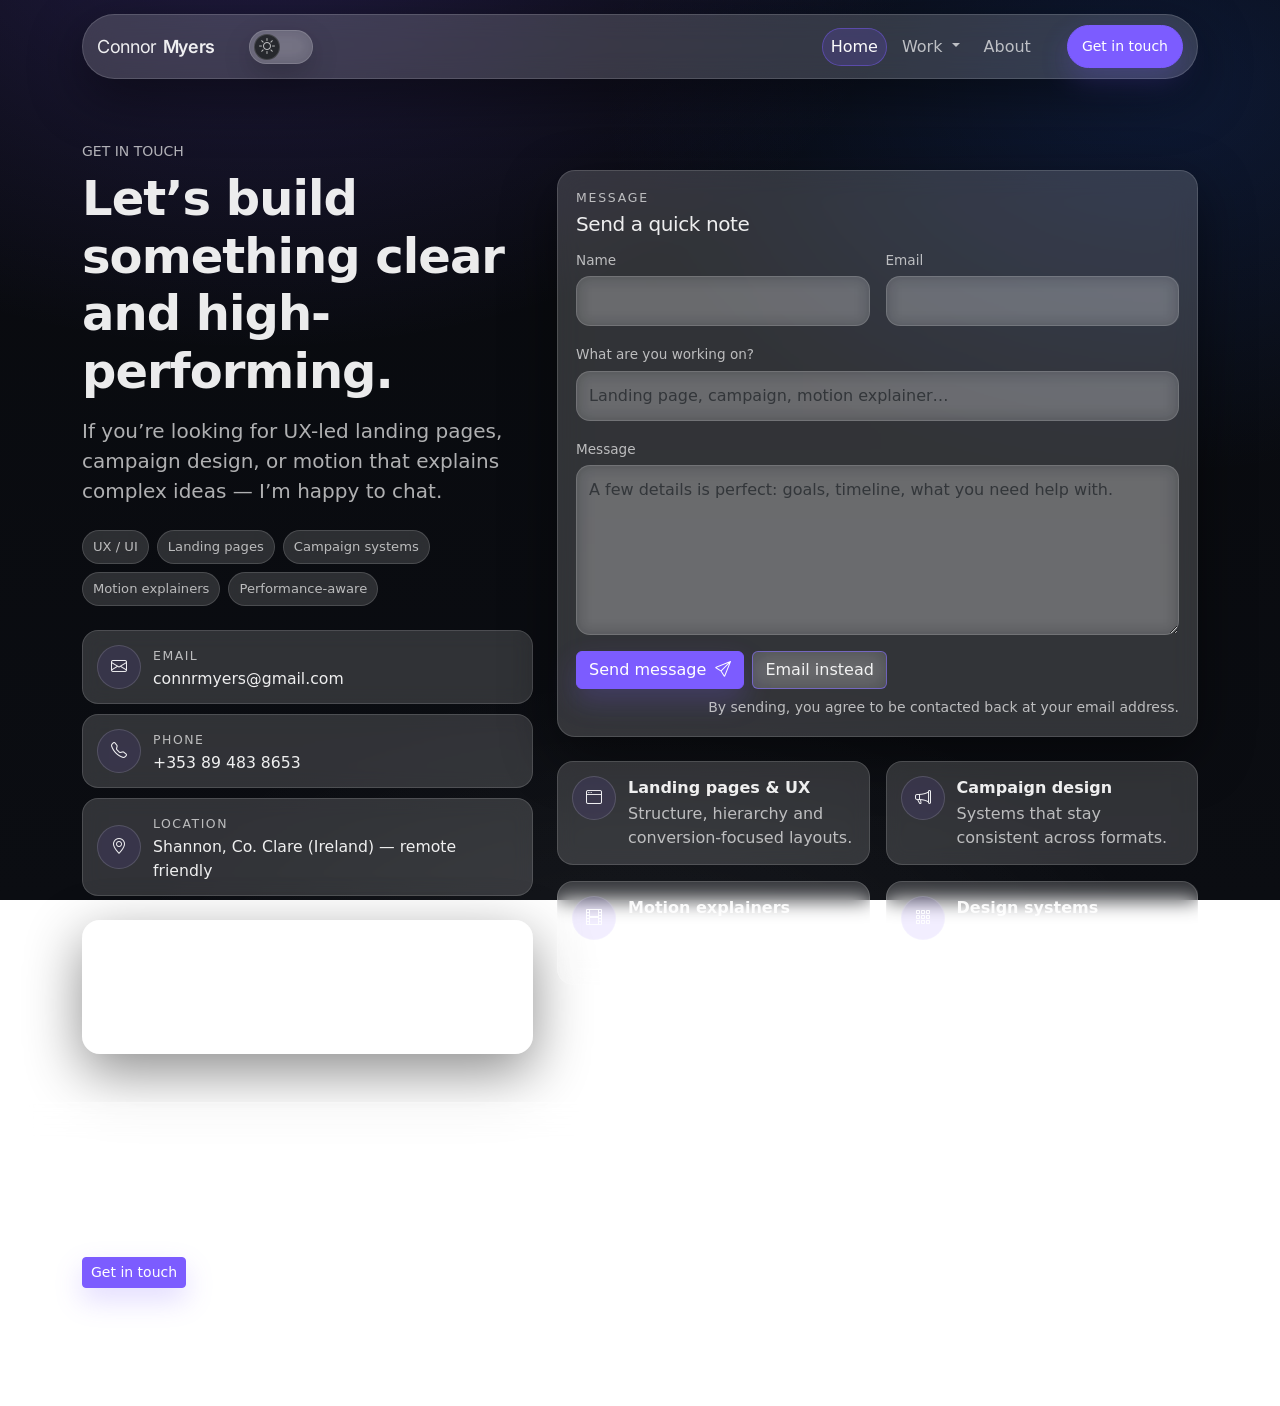
==== contact.html @ 6c1e3c18 "Initial repository" ====
<!-- =========================
     contact.html (FULL FILE)
========================= -->
<!doctype html>
<html lang="en">
<head>
  <meta charset="utf-8" />
  <title>Get in touch | Connor Myers</title>
  <meta name="viewport" content="width=device-width, initial-scale=1" />

<!-- Favicons -->
<link rel="icon" type="image/svg+xml" href="assets/brand/favicon.svg">
<link rel="icon" type="image/png" sizes="32x32" href="assets/brand/favicon-32x32.png">
<link rel="icon" type="image/png" sizes="16x16" href="assets/brand/favicon-16x16.png">
<link rel="icon" type="image/png" href="assets/brand/favicon.ico">

<link rel="apple-touch-icon" href="assets/brand/apple-touch-icon.png">

<link rel="icon" type="image/png" sizes="192x192" href="assets/brand/android-chrome-192x192.png">
<link rel="icon" type="image/png" sizes="512x512" href="assets/brand/android-chrome-512x512.png">

<meta name="theme-color" content="#FBFAF7">


  <!-- Bootstrap -->
  <link href="https://cdn.jsdelivr.net/npm/bootstrap@5.3.3/dist/css/bootstrap.min.css" rel="stylesheet" />
  <link rel="stylesheet" href="https://cdn.jsdelivr.net/npm/bootstrap-icons@1.11.3/font/bootstrap-icons.min.css" />

  <!-- Fonts -->
  <link rel="preconnect" href="https://fonts.googleapis.com">
  <link rel="preconnect" href="https://fonts.gstatic.com" crossorigin>
  <link href="https://fonts.googleapis.com/css2?family=Inter:wght@400;600&display=swap" rel="stylesheet">

  <!-- Site CSS -->
  <link rel="stylesheet" href="css/styles.css" />
</head>

<body>

 <!-- NAV -->
<nav class="navbar navbar-expand-lg sticky-top">
  <div class="container">
    <div class="nav-float w-100">

      <!-- LEFT -->
      <div class="nav-left">
        <a class="navbar-brand brand-wordmark" href="index.html" aria-label="Connor Myers">
          <span class="brand-first">Connor</span>
          <span class="brand-last"> Myers</span>
        </a>

        <button id="themeToggle" class="theme-switch ms-2" type="button" aria-label="Toggle theme">
          <span class="theme-switch__knob" aria-hidden="true">
            <span class="theme-switch__icon" aria-hidden="true"></span>
          </span>
        </button>
      </div>

      <!-- COLLAPSE PANEL (mobile + desktop links) -->
      <div id="nav" class="collapse navbar-collapse">
        <ul class="navbar-nav ms-lg-auto align-items-lg-center gap-lg-2">
          <li class="nav-item"><a class="nav-link active" href="index.html">Home</a></li>

          <li class="nav-item dropdown">
            <a class="nav-link dropdown-toggle" href="#" role="button"
               data-bs-toggle="dropdown" aria-expanded="false">
              Work
            </a>
            <ul class="dropdown-menu glass">
              <li><a class="dropdown-item" href="case-pipshots.html">UX / UI — Pipshots</a></li>
              <li><a class="dropdown-item" href="motion.html">Motion — Formative</a></li>
              <li><a class="dropdown-item" href="case-zagg-iphone17.html">Campaign — ZAGG</a></li>
            </ul>
          </li>

          <li class="nav-item"><a class="nav-link" href="about.html">About</a></li>
         

          <!-- Mobile CTA (ONLY mobile) -->
          <li class="nav-item d-lg-none mt-2">
            <a href="contact.html" class="btn btn-primary w-100 nav-cta-mobile">
              Get in touch
            </a>
          </li>
        </ul>
      </div>

      <!-- RIGHT -->
      <div class="nav-right">
        <!-- Desktop CTA (ONLY desktop) -->
        <a href="contact.html" class="btn btn-primary btn-sm nav-cta d-none d-lg-inline-flex">
          Get in touch
        </a>

        <!-- Hamburger -->
        <button class="navbar-toggler" type="button"
                data-bs-toggle="collapse" data-bs-target="#nav"
                aria-controls="nav" aria-expanded="false" aria-label="Toggle navigation">
          <span class="navbar-toggler-icon"></span>
        </button>
      </div>

    </div>
  </div>
</nav>

  <!-- HERO -->
  <header class="py-5 contact-hero">
    <div class="container">
      <p class="text-uppercase small text-muted mb-2">Get in touch</p>

      <div class="row g-4 align-items-start">
        <!-- Left -->
        <div class="col-lg-5">
          <h1 class="display-5 fw-semibold mb-3">Let’s build something clear and high-performing.</h1>

          <p class="lead text-muted mb-4">
            If you’re looking for UX-led landing pages, campaign design, or motion that explains complex ideas —
            I’m happy to chat.
          </p>

          <div class="d-flex flex-wrap gap-2 mb-4">
            <span class="chip">UX / UI</span>
            <span class="chip">Landing pages</span>
            <span class="chip">Campaign systems</span>
            <span class="chip">Motion explainers</span>
            <span class="chip">Performance-aware</span>
          </div>

          <div class="contact-info">
            <a class="contact-info__row" href="mailto:connrmyers@gmail.com">
              <span class="contact-info__icon"><i class="bi bi-envelope"></i></span>
              <span>
                <span class="contact-info__label">Email</span><br>
                <span class="contact-info__value">connrmyers@gmail.com</span>
              </span>
            </a>

            <a class="contact-info__row" href="tel:+353894838653">
              <span class="contact-info__icon"><i class="bi bi-telephone"></i></span>
              <span>
                <span class="contact-info__label">Phone</span><br>
                <span class="contact-info__value">+353 89 483 8653</span>
              </span>
            </a>

            <div class="contact-info__row">
              <span class="contact-info__icon"><i class="bi bi-geo-alt"></i></span>
              <span>
                <span class="contact-info__label">Location</span><br>
                <span class="contact-info__value">Shannon, Co. Clare (Ireland) — remote friendly</span>
              </span>
            </div>
          </div>

          <div class="contact-mini mt-4">
            <div class="contact-mini__title">Good to know</div>
            <ul class="mb-0 text-muted">
              <li>Typical reply time: <strong>within 24–48 hours</strong></li>
              <li>Freelance enquiries welcome</li>
              <li>Open to roles across Ireland + remote</li>
            </ul>
          </div>
        </div>

        <!-- Right -->
        <div class="col-lg-7">
          <div class="contact-card">
            <div class="contact-card__top">
              <div>
                <div class="contact-card__eyebrow">Message</div>
                <h2 class="h5 mb-0">Send a quick note</h2>
              </div>
              
            </div>

<form class="contact-form" action="https://formspree.io/f/mqedanql" method="POST">
  <!-- Optional: nicer email subject -->
  <input type="hidden" name="_subject" value="New portfolio enquiry">

  <!-- Prevent spam bots -->
  <input type="text" name="_gotcha" style="display:none">

  <!-- Redirect after submit -->
  <input type="hidden" name="_next" value="thanks.html">

  <div class="row g-3">
    <div class="col-md-6">
      <label class="form-label contact-label" for="name">Name</label>
      <input class="form-control contact-input" id="name" name="name" type="text" autocomplete="name" required>
    </div>

    <div class="col-md-6">
      <label class="form-label contact-label" for="email">Email</label>
      <input class="form-control contact-input" id="email" name="email" type="email" autocomplete="email" required>
    </div>

    <div class="col-12">
      <label class="form-label contact-label" for="subject">What are you working on?</label>
      <input class="form-control contact-input" id="subject" name="subject" type="text"
             placeholder="Landing page, campaign, motion explainer…" required>
    </div>

    <div class="col-12">
      <label class="form-label contact-label" for="message">Message</label>
      <textarea class="form-control contact-input" id="message" name="message" rows="6"
                placeholder="A few details is perfect: goals, timeline, what you need help with." required></textarea>
    </div>

    <div class="col-12 d-flex flex-wrap gap-2 align-items-center">
      <button type="submit" class="btn btn-primary">
        Send message <i class="bi bi-send ms-1"></i>
      </button>
      <a class="btn btn-outline-primary" href="mailto:connrmyers@gmail.com">
        Email instead
      </a>
      <span class="small text-muted ms-md-auto">
        By sending, you agree to be contacted back at your email address.
      </span>
    </div>
  </div>
</form>


          </div>

          <div class="contact-services mt-4">
            <div class="row g-3">
              <div class="col-md-6">
                <div class="contact-service">
                  <div class="contact-service__icon"><i class="bi bi-window"></i></div>
                  <div>
                    <div class="contact-service__title">Landing pages & UX</div>
                    <div class="text-muted">Structure, hierarchy and conversion-focused layouts.</div>
                  </div>
                </div>
              </div>

              <div class="col-md-6">
                <div class="contact-service">
                  <div class="contact-service__icon"><i class="bi bi-megaphone"></i></div>
                  <div>
                    <div class="contact-service__title">Campaign design</div>
                    <div class="text-muted">Systems that stay consistent across formats.</div>
                  </div>
                </div>
              </div>

              <div class="col-md-6">
                <div class="contact-service">
                  <div class="contact-service__icon"><i class="bi bi-film"></i></div>
                  <div>
                    <div class="contact-service__title">Motion explainers</div>
                    <div class="text-muted">Illustration-led animation for clarity and awareness.</div>
                  </div>
                </div>
              </div>

              <div class="col-md-6">
                <div class="contact-service">
                  <div class="contact-service__icon"><i class="bi bi-grid-3x3-gap"></i></div>
                  <div>
                    <div class="contact-service__title">Design systems</div>
                    <div class="text-muted">Reusable components and templates for scale.</div>
                  </div>
                </div>
              </div>
            </div>
          </div><!-- /services -->
        </div>
      </div>
    </div>
  </header>

  <!-- FOOTER (same as your index) -->
  <footer class="site-footer">
    <div class="container">
      <div class="row g-4">
        <div class="col-lg-5">
          <div class="footer-brand mb-2">Connor Myers</div>
          <p class="text-muted mb-3">
            UX-led websites, campaigns and motion designed to communicate clearly and convert confidently.
          </p>
          <a href="contact.html" class="btn btn-primary btn-sm">Get in touch</a>
        </div>

        <div class="col-lg-7">
          <div class="row g-3">
            <div class="col-md-4">
              <div class="footer-title">Work</div>
              <ul class="footer-list">
                <li><a href="case-zagg-iphone17.html">ZAGG Campaign</a></li>
                <li><a href="case-pipshots.html">Pipshots Website</a></li>
                <li><a href="motion.html">Motion</a></li>
              </ul>
            </div>

            <div class="col-md-4">
              <div class="footer-title">About</div>
              <ul class="footer-list">
                <li><a href="about.html">About me</a></li>
                <li><a href="assets/docs/Connor_Myers_CV.pdf" target="_blank" rel="noopener">Download CV</a></li>
              </ul>
            </div>

            <div class="col-md-4">
              <div class="footer-title">Contact</div>
              <ul class="footer-list">
                <li><a href="contact.html">Contact page</a></li>
                <li><a href="mailto:connrmyers@gmail.com">connrmyers@gmail.com</a></li>
                <li><a href="tel:+353894838653">+353 89 483 8653</a></li>
              </ul>
            </div>
          </div>
        </div>
      </div>

      <div class="footer-bottom mt-4 pt-3 d-flex justify-content-between flex-wrap gap-2">
        <span class="small text-muted">© <span id="footerYear"></span> Connor Myers</span>
        <span class="small text-muted">Freelance enquiries welcome</span>
      </div>
    </div>
  </footer>

  <!-- JS -->
  <script src="https://cdn.jsdelivr.net/npm/bootstrap@5.3.3/dist/js/bootstrap.bundle.min.js"></script>
  <script src="js/main.js"></script>
</body>
</html>
---- css/styles.css ----
/* =========================
   styles.css (FULL FILE)
   Glassmorphism + background gradients (fixed)
   CSS ONLY — no HTML in here
========================= */

/* ---------- Theme tokens ---------- */
/* DARK is default (no data-theme attr) */
:root{
  --bg: #0b0d12;

  /* Glass */
  --surface: rgba(255,255,255,.18);
  --surface-2: rgba(255,255,255,.25);
  --border: rgba(255,255,255,.14);

  --text: rgba(255,255,255,.92);
  --muted: rgba(255,255,255,.68);

  --accent: #7c5cff;
  --radius: 18px;

  --glass-blur: 14px;
  --glass-shadow: 0 18px 55px rgba(0,0,0,.45);

  /* Background glow colors (dark) */
  --glow-1: rgba(124, 92, 255, .22);
  --glow-2: rgba(43, 106, 255, .16);
  --glow-3: rgba(255, 255, 255, .06);

  /* Divider */
  --divider: rgba(255,255,255,.06);
}

/* ---------- Nav ---------- */
/* Wrapper: NO blur, no glass — keep outside area clear */
.navbar{
  backdrop-filter: none !important;
  -webkit-backdrop-filter: none !important;
  background: transparent !important;
  border-bottom: 0 !important;
}

[data-theme="light"]{
  --bg: #fbfaf7;

  /* Glass */
  --surface: rgba(255,255,255,.80);
  --surface-2: rgba(255,255,255,.95);
  --border: rgba(10,10,12,.10);

  --text: rgba(10,10,12,.90);
  --muted: rgba(10,10,12,.58);

  --accent: #6b5ae6;

  --glass-blur: 12px;
  --glass-shadow: 0 18px 55px rgba(10,10,12,.12);

  /* Background glow colors (light) */
  --glow-1: rgba(107, 90, 230, .16);
  --glow-2: rgba(124, 92, 255, .10);
  --glow-3: rgba(0, 0, 0, .04);

  --divider: rgba(10,10,12,.08);
}

/* ---------- Global ---------- */
*{
  transition:
    background-color .15s ease,
    color .15s ease,
    border-color .15s ease,
    box-shadow .15s ease,
    opacity .15s ease,
    transform .15s ease;
}

html, body{
  min-height: 100%;
}

body{
  margin: 0;
  color: var(--text);
  background:
    radial-gradient(1200px 800px at 20% -10%, var(--glow-1), transparent 55%),
    radial-gradient(1000px 700px at 90% 10%, var(--glow-2), transparent 55%),
    radial-gradient(900px 600px at 50% 115%, var(--glow-3), transparent 60%),
    linear-gradient(180deg,
      color-mix(in oklab, var(--bg) 90%, #000) 0%,
      var(--bg) 100%
    );
  background-attachment: fixed;
}

/* Bootstrap helper overrides */
.text-muted{ color: var(--muted) !important; }
.border-bottom{ border-color: var(--border) !important; }
h1,h2,h3{ letter-spacing: -0.02em; }

/* A reusable glass utility (optional) */
.glass{
  background: color-mix(in oklab, var(--surface) 92%, transparent);
  border: 1px solid var(--border);
  border-radius: var(--radius);
  backdrop-filter: blur(var(--glass-blur));
  -webkit-backdrop-filter: blur(var(--glass-blur));
  box-shadow: var(--glass-shadow);
}

/* ---------- Nav ---------- */
.navbar{
  backdrop-filter: blur(var(--glass-blur));
  -webkit-backdrop-filter: blur(var(--glass-blur));
  background: color-mix(in oklab, var(--surface) 92%, transparent);
  border-bottom: 1px solid var(--border) !important;
}

/* Floating navbar pill */
.navbar{
  position: sticky;
  top: 0;
  z-index: 1030;
  background: transparent !important;
  border-bottom: 0 !important;
  padding-top: 14px;
  padding-bottom: 14px;
}

.nav-float{
  width: 100%;
  padding: 10px 14px;
  border-radius: 999px;

  /* glass look */
  background: color-mix(in oklab, var(--surface) 92%, transparent);
  border: 1px solid var(--border);
  backdrop-filter: blur(var(--glass-blur));
  -webkit-backdrop-filter: blur(var(--glass-blur));
  box-shadow: var(--glass-shadow);

  /* mobile/default layout */
  display: flex;
  align-items: center;
  gap: 12px;
  flex-wrap: nowrap;
}

/* LEFT / RIGHT blocks */
.nav-left{
  display: flex;
  align-items: center;
  gap: 10px;
  flex: 0 0 auto;
  white-space: nowrap;
}

.nav-right{
  display: flex;
  align-items: center;
  gap: 10px;
  flex: 0 0 auto;
}

.nav-cta{ white-space: nowrap; }

/* ✅ DESKTOP: force CTA far right (no flex fighting) */
@media (min-width: 992px){
  .nav-float{
    display: grid;
    grid-template-columns: auto 1fr auto; /* left | menu | right */
    align-items: center;
  }

  /* make the collapse take the middle column */
  #nav.navbar-collapse{
    display: flex !important;          /* ensure visible on desktop */
    justify-content: center;           /* center the links */
    flex-basis: auto;
  }

  /* keep UL tight */
  #nav .navbar-nav{
    margin: 0;
    gap: 8px;
  }

  /* right side stays pinned */
  .nav-right{
    justify-self: end;
  }
}

/* Navbar brand */
.navbar .navbar-brand{
  color: var(--text) !important;
  letter-spacing: -0.02em;
}

/* Brand wordmark (navbar) */
.brand-wordmark{
  font-family: "Inter", system-ui, -apple-system, BlinkMacSystemFont, sans-serif;
  font-size: 17px;
  letter-spacing: -0.015em;
  color: var(--text) !important;
  text-decoration: none;
  display: inline-flex;
  align-items: center;
  line-height: 1;
  gap: 6px; /* adds space between Connor and Myers */
}
.brand-first{ font-weight: 400; }
.brand-last{ font-weight: 600; }

@media (min-width: 992px){
  .brand-wordmark{ font-size: 18px; }
}

.nav-link{ color: var(--muted); }
.nav-link:hover,
.nav-link.active{ color: var(--text); }

/* Nav pills */
.navbar-nav .nav-link{
  position: relative;
  padding: 6px 14px;
  border-radius: 999px;
}

.navbar-nav .nav-link:hover{
  background: color-mix(in oklab, var(--accent) 12%, transparent);
  box-shadow: 0 0 0 1px color-mix(in oklab, var(--accent) 35%, transparent);
}

.navbar-nav .nav-link.active{
  background: color-mix(in oklab, var(--accent) 18%, transparent);
  box-shadow: 0 0 0 1px color-mix(in oklab, var(--accent) 55%, transparent);
}

/* ---------- Buttons ---------- */
.btn-primary{
  background: var(--accent);
  border-color: var(--accent);
  box-shadow: 0 12px 28px color-mix(in oklab, var(--accent) 22%, transparent);
}

.btn-primary:hover{
  background: color-mix(in oklab, var(--accent) 92%, #000);
  border-color: color-mix(in oklab, var(--accent) 92%, #000);
}

.btn-outline-primary{
  border-color: color-mix(in oklab, var(--accent) 55%, var(--border));
  color: var(--text);
  background: color-mix(in oklab, var(--surface) 65%, transparent);
  backdrop-filter: blur(calc(var(--glass-blur) - 4px));
  -webkit-backdrop-filter: blur(calc(var(--glass-blur) - 4px));
}

.btn-outline-primary:hover{
  background: color-mix(in oklab, var(--accent) 12%, transparent);
  border-color: var(--accent);
  color: var(--text);
}

/* CTA pill looks nicer inside nav */
.nav-cta{
  border-radius: 999px;
  padding: 10px 14px;
}

/* Dropdown glass */
.dropdown-menu{
  background: color-mix(in oklab, var(--surface) 96%, transparent);
  border: 1px solid var(--border);
  backdrop-filter: blur(var(--glass-blur));
  -webkit-backdrop-filter: blur(var(--glass-blur));
  box-shadow: var(--glass-shadow);
  border-radius: 14px;
  padding: 8px;
}

.dropdown-item{
  color: var(--text);
  border-radius: 10px;
  padding: 10px 12px;
}

.dropdown-item:hover{
  background: color-mix(in oklab, var(--accent) 14%, transparent);
  color: var(--text);
}

/* Make the collapse panel behave nicely on mobile */
@media (max-width: 991px){
  .nav-float{
    border-radius: 20px;
    padding: 12px;
    flex-wrap: wrap;
  }

  .navbar-collapse{
    width: 100%;
  }

  /* single centered dropdown panel */
  #nav.navbar-collapse{
    margin-top: 12px;
    padding: 14px;
    border-radius: 22px;
    background: color-mix(in oklab, var(--surface) 92%, transparent);
    border: 1px solid var(--border);
    backdrop-filter: blur(var(--glass-blur));
    -webkit-backdrop-filter: blur(var(--glass-blur));
    box-shadow: var(--glass-shadow);
  }

  .navbar-nav{
    align-items: center !important;
    text-align: center;
    gap: 10px;
  }

  /* Prevent “circle CTA” behaviour */
  .nav-cta-mobile{
    border-radius: 999px;
    padding: 12px 16px;
  }
}

/* Dark mode only (no [data-theme="light"]) */
html:not([data-theme="light"]) .navbar-nav .nav-link.active{
  color: rgba(255,255,255,.98) !important;
}

/* Hamburger */
:root .navbar-toggler{
  border: none;
}

:root .navbar-toggler-icon{
  filter: invert(1) brightness(2);
}

[data-theme="light"] .navbar-toggler-icon{
  filter: none;
}

@media (min-width: 992px){
  .nav-right{
    flex-direction: row-reverse;
  }
}

@media (min-width: 992px){
  .nav-float{
    display: grid;
    grid-template-columns: auto 1fr auto;
    align-items: center;
  }

  /* center the nav links */
  #nav.navbar-collapse{
    display: flex !important;
    justify-content: flex-end;
    margin-right: 16px;
  }

  /* CTA is ALWAYS far right */
  .nav-right{
    justify-self: end;
  }
}

/* Dark mode: active nav link text white (not in light mode) */
:root .nav-link.active{ color: rgba(255,255,255,.95) !important; }
[data-theme="light"] .nav-link.active{ color: rgba(10,10,12,.90) !important; }


/* ---------- Section dividers ----------
   IMPORTANT: don’t put background on sections/headers or it “cuts” the gradient.
-------------------------------------- */
header, section{
  background: transparent;
  border-bottom: 0;
}

/* Use an inner divider instead (subtle line at the bottom of content blocks) */
.section-divider{
  height: 1px;
  background: var(--divider);
  width: 100%;
}

/* ---------- Theme switch ---------- */
.theme-switch{
  width: 64px;
  height: 34px;
  border-radius: 999px;
  border: 1px solid var(--border);
  background: color-mix(in oklab, var(--surface) 85%, transparent);
  backdrop-filter: blur(calc(var(--glass-blur) - 4px));
  -webkit-backdrop-filter: blur(calc(var(--glass-blur) - 4px));
  position: relative;
  display: inline-flex;
  align-items: center;
  justify-content: center;
  padding: 0;
  cursor: pointer;
  box-shadow: 0 10px 28px rgba(0,0,0,.20);
}

.theme-switch:hover{
  border-color: color-mix(in oklab, var(--accent) 45%, var(--border));
  box-shadow: 0 0 0 1px color-mix(in oklab, var(--accent) 35%, transparent), 0 10px 28px rgba(0,0,0,.22);
}

.theme-switch__knob{
  width: 26px;
  height: 26px;
  border-radius: 999px;
  background: color-mix(in oklab, var(--bg) 86%, #fff);
  border: 1px solid var(--border);
  position: absolute;
  left: 4px;
  top: 50%;
  transform: translateY(-50%);
  transition: left .25s ease;
  display: inline-flex;
  align-items: center;
  justify-content: center;
}

.theme-switch__icon{
  display: inline-flex;
  align-items: center;
  justify-content: center;
  color: var(--muted);
  line-height: 1;
  font-size: 1rem;
}

[data-theme="light"] .theme-switch__knob{
  left: calc(100% - 30px);
}

/* ---------- Chips ---------- */
.chip{
  display: inline-flex;
  align-items: center;
  padding: 6px 10px;
  border-radius: 999px;
  border: 1px solid var(--border);
  background: color-mix(in oklab, var(--surface) 80%, transparent);
  backdrop-filter: blur(calc(var(--glass-blur) - 6px));
  -webkit-backdrop-filter: blur(calc(var(--glass-blur) - 6px));
  font-size: .82rem;
  color: var(--muted);
}

/* ---------- Featured Panels Layout ---------- */
#featuredPanels > .featured-item{ display: flex; }

.panel{
  display: flex;
  flex-direction: column;
  width: 100%;
}

.panel-card{
  width: 100%;
  text-align: left;
  border: 1px solid var(--border);
  background: color-mix(in oklab, var(--surface) 92%, transparent);
  border-radius: var(--radius);
  padding: 18px;
  color: var(--text);
  cursor: pointer;
  display: flex;
  flex-direction: column;
  gap: 14px;
  backdrop-filter: blur(var(--glass-blur));
  -webkit-backdrop-filter: blur(var(--glass-blur));
  box-shadow: var(--glass-shadow);
}

.panel-card:hover{
  background: color-mix(in oklab, var(--surface-2) 92%, transparent);
  border-color: color-mix(in oklab, var(--accent) 40%, var(--border));
  transform: translateY(-2px);
}

.panel-top{
  display: flex;
  align-items: flex-start;
  justify-content: space-between;
  gap: 12px;
}

.panel-eyebrow{
  font-size: .78rem;
  letter-spacing: .14em;
  text-transform: uppercase;
  color: var(--muted);
  margin-bottom: 6px;
}

.panel-plus{
  width: 34px;
  height: 34px;
  border-radius: 999px;
  border: 1px solid var(--border);
  display: inline-flex;
  align-items: center;
  justify-content: center;
  color: var(--muted);
  flex: 0 0 auto;
  background: color-mix(in oklab, var(--surface) 70%, transparent);
  backdrop-filter: blur(calc(var(--glass-blur) - 6px));
  -webkit-backdrop-filter: blur(calc(var(--glass-blur) - 6px));
  transition: transform .2s ease, border-color .2s ease, color .2s ease;
}

.panel-card.is-open .panel-plus{
  transform: rotate(45deg);
  color: var(--text);
  border-color: color-mix(in oklab, var(--accent) 45%, var(--border));
}

/* Preview video */
.panel-preview{
  border-radius: 14px;
  overflow: hidden;
  border: 1px solid var(--border);
  background: color-mix(in oklab, var(--surface) 85%, transparent);
  backdrop-filter: blur(calc(var(--glass-blur) - 4px));
  -webkit-backdrop-filter: blur(calc(var(--glass-blur) - 4px));
  padding: 10px;
}

.panel-preview-video{
  width: 100%;
  height: auto;
  aspect-ratio: 16 / 9;
  object-fit: contain;
  display: block;
  border-radius: 10px;
}

/* Drawer */
.featured-drawer{
  border: 1px solid var(--border);
  border-radius: var(--radius);
  background: color-mix(in oklab, var(--surface) 92%, transparent);
  backdrop-filter: blur(var(--glass-blur));
  -webkit-backdrop-filter: blur(var(--glass-blur));
  box-shadow: var(--glass-shadow);
  overflow: hidden;

  max-height: 0;
  opacity: 0;
  transform: translateY(-6px);
  transition: max-height .35s ease, opacity .25s ease, transform .25s ease;
}

.featured-drawer.is-open{
  opacity: 1;
  transform: translateY(0);
}

.featured-drawer__inner{ padding: 16px; }

.panel-inner{
  padding: 16px;
  border: 1px solid var(--border);
  border-radius: var(--radius);
  background: color-mix(in oklab, var(--surface) 88%, transparent);
  backdrop-filter: blur(var(--glass-blur));
  -webkit-backdrop-filter: blur(var(--glass-blur));
}

.mini-grid{
  display: grid;
  grid-template-columns: repeat(2, 1fr);
  gap: 10px;
}

.mini-tile{
  border: 1px dashed color-mix(in oklab, var(--border) 70%, transparent);
  border-radius: 14px;
  padding: 14px;
  color: var(--muted);
  font-size: .9rem;
  min-height: 70px;
  display: flex;
  align-items: center;
  justify-content: center;
  background: color-mix(in oklab, var(--surface) 70%, transparent);
  backdrop-filter: blur(calc(var(--glass-blur) - 6px));
  -webkit-backdrop-filter: blur(calc(var(--glass-blur) - 6px));
}

.panel-card.is-active{
  border-color: color-mix(in oklab, var(--accent) 50%, var(--border));
  background: color-mix(in oklab, var(--surface-2) 92%, transparent);
}

/* Reduced motion */
@media (prefers-reduced-motion: reduce){
  .panel-preview{ display: none; }
  .panel-card{ transition: none; }
  .featured-drawer{ transition: none; }
}

/* ---------- Services ---------- */
.service-card{
  height: 100%;
  padding: 18px;
  border-radius: var(--radius);
  background: color-mix(in oklab, var(--surface) 92%, transparent);
  border: 1px solid var(--border);
  backdrop-filter: blur(var(--glass-blur));
  -webkit-backdrop-filter: blur(var(--glass-blur));
  box-shadow: var(--glass-shadow);
  transition: border-color .2s ease, background .2s ease, transform .2s ease;
}

.service-card:hover{
  background: color-mix(in oklab, var(--surface-2) 92%, transparent);
  border-color: color-mix(in oklab, var(--accent) 35%, var(--border));
  transform: translateY(-2px);
}

/* ---------- Footer ---------- */
.site-footer{
  background: color-mix(in oklab, var(--surface) 92%, transparent) !important;
  border-top: 1px solid var(--border);
  backdrop-filter: blur(var(--glass-blur));
  -webkit-backdrop-filter: blur(var(--glass-blur));
}

.site-footer .container{
  padding-top: 3.5rem;
  padding-bottom: 3.5rem;
}

.footer-brand{
  font-weight: 600;
  font-size: 1.05rem;
  letter-spacing: -0.01em;
}

.footer-title{
  font-size: .8rem;
  text-transform: uppercase;
  letter-spacing: .12em;
  color: var(--muted);
  margin-bottom: 10px;
}

.footer-list{
  list-style: none;
  padding: 0;
  margin: 0;
}

.footer-list li{ margin-bottom: 6px; }

.footer-list a{
  color: var(--text);
  text-decoration: none;
}

.footer-list a:hover{ text-decoration: underline; }

.footer-bottom{
  border-top: 1px solid var(--border);
}

/* ---------- Mobile nav dropdown ---------- */
@media (max-width: 991px){
  .navbar-collapse{
    text-align: center;
    padding-bottom: 1.5rem;
  }
  .navbar-nav{
    align-items: center;
    gap: 12px;
  }
  .navbar-nav .nav-link{
    display: inline-block;
    font-size: 1.1rem;
  }
}

/* =========================
   Client Hero (logo reveal)
========================= */
.client-hero{
  padding-top: 0;
  padding-bottom: 3rem;
}

.client-hero-grid{
  display: grid;
  grid-template-columns: repeat(3, 1fr);
  gap: 1.25rem;
  margin-top: 2rem;
}

.client-tile{
  position: relative;
  display: block;
  aspect-ratio: 4 / 3;
  overflow: hidden;
  border-radius: 18px;
  background: #000;
  border: none;
  text-decoration: none;
  box-shadow: 0 22px 70px rgba(0,0,0,.40);
}

.tile-bg{
  width: 100%;
  height: 100%;
  object-fit: cover;
  display: block;
}

.tile-overlay{
  position: absolute;
  inset: 0;
  background: rgba(0,0,0,.62);
  transition: opacity .35s ease;
}

.tile-logo{
  position: absolute;
  inset: 0;
  margin: auto;
  width: 140px;
  max-width: 65%;
  height: auto;
  opacity: .98;
  transition: opacity .35s ease;
  filter: drop-shadow(0 8px 18px rgba(0,0,0,.35));
}

.tile-logo--ms{ width: 300px; }
.tile-logo--mhi{ width: 260px; }

.client-tile:hover .tile-overlay,
.client-tile:hover .tile-logo{ opacity: 0; }

.client-tile:focus-visible{
  outline: none;
  box-shadow: 0 0 0 3px color-mix(in oklab, var(--accent) 55%, transparent);
}

@media (max-width: 991px){
  .client-hero-grid{ grid-template-columns: 1fr; gap: 1rem; }
  .tile-logo{ width: 130px; }
  .tile-logo--ms{ width: 160px; }
  .tile-logo--mhi{ width: 170px; }
}

@media (prefers-reduced-motion: reduce){
  .tile-overlay, .tile-logo{ transition: none; }
}

.client-tile.is-revealed .tile-overlay,
.client-tile.is-revealed .tile-logo{ opacity: 0; }

/* ---------- Pipshots mini image grid (homepage drawer) ---------- */
.mini-grid--images{
  display: grid;
  grid-template-columns: repeat(2, 1fr);
  gap: 12px;
}

.mini-shot{
  margin: 0;
  border-radius: 14px;
  overflow: hidden;
  border: 1px solid color-mix(in oklab, var(--border) 70%, transparent);
  transition: transform .2s ease, border-color .2s ease;
  padding: 10px;
  background: color-mix(in oklab, var(--surface) 92%, transparent);
  backdrop-filter: blur(calc(var(--glass-blur) - 6px));
  -webkit-backdrop-filter: blur(calc(var(--glass-blur) - 6px));
}

.mini-shot:hover{
  transform: translateY(-2px);
  border-color: color-mix(in oklab, var(--accent) 35%, var(--border));
}

.mini-shot img{
  width: 100%;
  height: 110px;
  object-fit: contain;
  border-radius: 8px;
  padding: 6px;
  display: block;
}

.mini-shot figcaption{
  padding: 8px 10px;
  font-size: .78rem;
  color: var(--muted);
  text-align: center;
  background: color-mix(in oklab, var(--surface) 85%, transparent);
  border-radius: 10px;
  margin-top: 8px;
  border: 1px solid color-mix(in oklab, var(--border) 70%, transparent);
}

/* =========================
   Case study helpers
========================= */
.case-media{
  border-radius: var(--radius);
  overflow: hidden;
  border: 1px solid var(--border);
  background: #000;
  box-shadow: var(--glass-shadow);
}

.case-media__video{
  width: 100%;
  height: 360px;
  object-fit: cover;
  display: block;
}

.case-hero-flat img{
  width: 100%;
  height: auto;
  display: block;
}

.case-card{
  padding: 18px;
  border: 1px solid var(--border);
  border-radius: var(--radius);
  background: color-mix(in oklab, var(--surface) 92%, transparent);
  backdrop-filter: blur(var(--glass-blur));
  -webkit-backdrop-filter: blur(var(--glass-blur));
  box-shadow: var(--glass-shadow);
}

.case-list__title{
  font-weight: 600;
  margin-bottom: 10px;
}

.case-gallery{
  display: grid;
  grid-template-columns: repeat(2, minmax(0, 1fr));
  gap: 14px;
}

.case-shot{
  margin: 0;
  border: 1px solid var(--border);
  background: color-mix(in oklab, var(--surface) 92%, transparent);
  border-radius: var(--radius);
  overflow: hidden;
  backdrop-filter: blur(var(--glass-blur));
  -webkit-backdrop-filter: blur(var(--glass-blur));
  box-shadow: var(--glass-shadow);
}

.case-shot img{
  width: 100%;
  height: 240px;
  object-fit: contain;
  display: block;
  padding: 10px;
  background: color-mix(in oklab, var(--surface) 70%, transparent);
}

.case-shot figcaption{
  padding: 10px 12px;
  font-size: .82rem;
  color: var(--muted);
  text-align: center;
  border-top: 1px solid var(--border);
}

@media (max-width: 991px){
  .case-media__video{ height: 260px; }
  .case-gallery{ grid-template-columns: 1fr; }
  .case-shot img{ height: 260px; }
}

/* =========================
   About page
========================= */
.about-hero{
  background: transparent;
}

.about-card{
  border: 1px solid var(--border);
  background: color-mix(in oklab, var(--surface) 92%, transparent);
  border-radius: var(--radius);
  padding: 16px;
  backdrop-filter: blur(var(--glass-blur));
  -webkit-backdrop-filter: blur(var(--glass-blur));
  box-shadow: var(--glass-shadow);
}

.about-card--pad{ padding: 18px; }

.about-headshot{
  width: 100%;
  max-width: 240px;
  margin: 0 0 24px;
  padding: 10px;
  border-radius: 22px;
  border: 1px solid color-mix(in oklab, var(--border) 85%, transparent);
  background: color-mix(in oklab, var(--surface) 90%, transparent);
  box-shadow: var(--glass-shadow);
}

.about-headshot img{
  display: block;
  width: 100%;
  max-width: 240px;
  border-radius: 18px;
  border: 1px solid var(--border);
  box-shadow: var(--glass-shadow);
}

.about-card__title{
  font-size: .78rem;
  text-transform: uppercase;
  letter-spacing: .12em;
  color: var(--muted);
  margin-bottom: 10px;
}

.about-divider{
  height: 1px;
  background: var(--border);
  margin: 14px 0;
}

.about-meta{
  display: grid;
  gap: 10px;
}

.about-meta__row{
  display: grid;
  grid-template-columns: 92px 1fr;
  gap: 10px;
  align-items: baseline;
}

.about-meta__label{
  color: var(--muted);
  font-size: .85rem;
}

.about-meta__value{
  color: var(--text);
  text-decoration: none;
  font-size: .95rem;
}

.about-meta__value:hover{ text-decoration: underline; }

.home-headshot{
  display: inline-flex;
  align-items: center;
  gap: 12px;
  margin: 0 0 16px;
}

.home-headshot img{
  width: 56px;
  height: 56px;
  object-fit: cover;
  border-radius: 999px;
  border: 1px solid var(--border);
  box-shadow: var(--glass-shadow);
}

.home-headshot__meta{
  display: grid;
  gap: 2px;
  line-height: 1.1;
}

.home-headshot__meta strong{
  color: var(--text);
  font-size: .96rem;
  font-weight: 600;
}

.home-headshot__meta span{
  color: var(--muted);
  font-size: .88rem;
}

.about-points{
  display: grid;
  gap: 12px;
  margin-top: 14px;
}

.about-point{
  display: grid;
  grid-template-columns: 40px 1fr;
  gap: 12px;
  align-items: start;
  padding: 12px;
  border-radius: 16px;
  border: 1px solid var(--border);
  background: color-mix(in oklab, var(--surface) 88%, transparent);
  backdrop-filter: blur(calc(var(--glass-blur) - 4px));
  -webkit-backdrop-filter: blur(calc(var(--glass-blur) - 4px));
}

.about-point__icon{
  width: 40px;
  height: 40px;
  border-radius: 999px;
  display: grid;
  place-items: center;
  border: 1px solid var(--border);
  background: color-mix(in oklab, var(--accent) 10%, transparent);
  color: var(--text);
}

.about-point__title{
  font-weight: 600;
  margin-bottom: 2px;
}

.about-point__text{
  color: var(--muted);
  font-size: .95rem;
}

.about-timeline{ display: grid; gap: 12px; }

.about-role{
  padding: 16px;
  border-radius: var(--radius);
  border: 1px solid var(--border);
  background: color-mix(in oklab, var(--surface) 92%, transparent);
  backdrop-filter: blur(var(--glass-blur));
  -webkit-backdrop-filter: blur(var(--glass-blur));
  box-shadow: var(--glass-shadow);
}

.about-role__top{
  display: flex;
  align-items: baseline;
  justify-content: space-between;
  gap: 12px;
  margin-bottom: 6px;
}

.about-list{
  margin: 0;
  padding-left: 18px;
  color: var(--muted);
}

.about-list li{ margin: 4px 0; }

.about-edu{ display: grid; gap: 12px; }

.about-edu__row{
  padding: 12px;
  border-radius: 16px;
  border: 1px solid var(--border);
  background: color-mix(in oklab, var(--surface) 88%, transparent);
  backdrop-filter: blur(calc(var(--glass-blur) - 4px));
  -webkit-backdrop-filter: blur(calc(var(--glass-blur) - 4px));
}

.about-edu__title{
  font-weight: 600;
  margin-bottom: 2px;
}

@media (max-width: 991px){
  .about-headshot{
    margin-left: auto;
    margin-right: auto;
  }

  .about-meta__row{ grid-template-columns: 88px 1fr; }
}

/* Dropdown: glass styling */
.dropdown-menu{
  background: color-mix(in oklab, var(--surface) 92%, transparent);
  border: 1px solid var(--border);
  border-radius: 14px;
  padding: 8px;
  backdrop-filter: blur(var(--glass-blur));
  -webkit-backdrop-filter: blur(var(--glass-blur));
  box-shadow: var(--glass-shadow);
}

.dropdown-item{
  border-radius: 12px;
  color: var(--text);
  padding: 10px 12px;
}

.dropdown-item:hover,
.dropdown-item:focus{
  background: color-mix(in oklab, var(--accent) 12%, transparent);
  color: var(--text);
}

.dropdown-divider{
  border-top-color: color-mix(in oklab, var(--border) 70%, transparent);
  margin: 8px 6px;
}

.dd-title{
  font-weight: 600;
  line-height: 1.1;
}

.dd-sub{
  font-size: .82rem;
  color: var(--muted);
  margin-top: 2px;
}


/* =========================
   Motion page (redesign)
========================= */

.motion-hero{ background: transparent; }

.motion-meta{
  display: grid;
  grid-template-columns: repeat(3, minmax(0, 1fr));
  gap: 10px;
}

.motion-meta__item{
  border: 1px solid var(--border);
  background: color-mix(in oklab, var(--surface) 88%, transparent);
  border-radius: 16px;
  padding: 12px 14px;
  backdrop-filter: blur(calc(var(--glass-blur) - 2px));
  -webkit-backdrop-filter: blur(calc(var(--glass-blur) - 2px));
}

.motion-meta__label{
  font-size: .78rem;
  letter-spacing: .12em;
  text-transform: uppercase;
  color: var(--muted);
  margin-bottom: 4px;
}

.motion-meta__value{
  font-size: .95rem;
  color: var(--text);
}

.motion-side{
  border: 1px solid var(--border);
  background: color-mix(in oklab, var(--surface) 92%, transparent);
  border-radius: var(--radius);
  padding: 16px;
  backdrop-filter: blur(var(--glass-blur));
  -webkit-backdrop-filter: blur(var(--glass-blur));
  box-shadow: var(--glass-shadow);
}

.motion-side__title{
  font-size: .78rem;
  letter-spacing: .14em;
  text-transform: uppercase;
  color: var(--muted);
  margin-bottom: 10px;
}

.motion-side__list{
  display: grid;
  gap: 10px;
}

.motion-side__row{
  display: grid;
  grid-template-columns: 96px 1fr;
  gap: 10px;
  align-items: baseline;
}

.motion-side__k{
  color: var(--muted);
  font-size: .85rem;
}

.motion-side__v{
  color: var(--text);
  font-size: .95rem;
}

/* Project cards */
.motion-project{
  border: 1px solid var(--border);
  border-radius: var(--radius);
  background: color-mix(in oklab, var(--surface) 92%, transparent);
  backdrop-filter: blur(var(--glass-blur));
  -webkit-backdrop-filter: blur(var(--glass-blur));
  box-shadow: var(--glass-shadow);
  overflow: hidden;
  height: 100%;
}

.motion-project__head{
  padding: 18px;
  border-bottom: 1px solid var(--border);
}

.motion-project__media{
  padding: 14px 18px 0;
}

.motion-frame{
  border: 1px solid var(--border);
  background: #000;
  border-radius: 16px;
  overflow: hidden;
}

/* ✅ consistent sizing: no massive videos */
.motion-project__video{
  width: 100%;
  height: auto;
  aspect-ratio: 16 / 9;
  max-height: 420px; /* adjust if you want */
  object-fit: contain;
  display: block;
}

.motion-project__notes{
  display: grid;
  grid-template-columns: 1fr 1fr;
  gap: 12px;
  padding: 14px 18px 18px;
}

.motion-note{
  border: 1px solid color-mix(in oklab, var(--border) 80%, transparent);
  background: color-mix(in oklab, var(--surface) 85%, transparent);
  border-radius: 16px;
  padding: 12px 14px;
}

.motion-note__title{
  font-size: .78rem;
  letter-spacing: .12em;
  text-transform: uppercase;
  color: var(--muted);
  margin-bottom: 6px;
}

/* Compact process row */
.motion-process{
  display: grid;
  grid-template-columns: repeat(4, minmax(0, 1fr));
  gap: 12px;
}

.motion-process__item{
  border: 1px solid var(--border);
  background: color-mix(in oklab, var(--surface) 88%, transparent);
  border-radius: 16px;
  padding: 14px;
  display: grid;
  grid-template-columns: 44px 1fr;
  gap: 12px;
  align-items: start;
  backdrop-filter: blur(calc(var(--glass-blur) - 4px));
  -webkit-backdrop-filter: blur(calc(var(--glass-blur) - 4px));
}

.motion-process__icon{
  width: 44px;
  height: 44px;
  border-radius: 999px;
  display: grid;
  place-items: center;
  border: 1px solid var(--border);
  background: color-mix(in oklab, var(--accent) 10%, transparent);
  color: var(--text);
}

.motion-process__title{
  font-weight: 600;
  margin-bottom: 2px;
}

.motion-process__text{
  font-size: .95rem;
}

@media (max-width: 991px){
  .motion-meta{ grid-template-columns: 1fr; }
  .motion-side__row{ grid-template-columns: 84px 1fr; }
  .motion-project__notes{ grid-template-columns: 1fr; }
  .motion-process{ grid-template-columns: 1fr; }
}

/* =========================
   Contact page
========================= */

.contact-hero{ background: transparent; }

/* Left contact info list */
.contact-info{
  display: grid;
  gap: 10px;
}

.contact-info__row{
  display: grid;
  grid-template-columns: 44px 1fr;
  gap: 12px;
  align-items: center;

  border: 1px solid var(--border);
  background: color-mix(in oklab, var(--surface) 88%, transparent);
  border-radius: 16px;
  padding: 12px 14px;

  backdrop-filter: blur(calc(var(--glass-blur) - 4px));
  -webkit-backdrop-filter: blur(calc(var(--glass-blur) - 4px));

  text-decoration: none;
  color: var(--text);
}

.contact-info__row:hover{
  border-color: color-mix(in oklab, var(--accent) 35%, var(--border));
  background: color-mix(in oklab, var(--surface-2) 90%, transparent);
  transform: translateY(-1px);
}

.contact-info__icon{
  width: 44px;
  height: 44px;
  border-radius: 999px;
  display: grid;
  place-items: center;
  border: 1px solid var(--border);
  background: color-mix(in oklab, var(--accent) 10%, transparent);
  color: var(--text);
  flex: 0 0 auto;
}

.contact-info__label{
  font-size: .78rem;
  letter-spacing: .12em;
  text-transform: uppercase;
  color: var(--muted);
}

.contact-info__value{
  font-size: .98rem;
  color: var(--text);
}

/* Left mini info block */
.contact-mini{
  border: 1px solid var(--border);
  background: color-mix(in oklab, var(--surface) 92%, transparent);
  border-radius: var(--radius);
  padding: 16px;
  backdrop-filter: blur(var(--glass-blur));
  -webkit-backdrop-filter: blur(var(--glass-blur));
  box-shadow: var(--glass-shadow);
}

.contact-mini__title{
  font-size: .78rem;
  letter-spacing: .14em;
  text-transform: uppercase;
  color: var(--muted);
  margin-bottom: 10px;
}

/* Form card */
.contact-card{
  border: 1px solid var(--border);
  background: color-mix(in oklab, var(--surface) 92%, transparent);
  border-radius: var(--radius);
  padding: 18px;
  backdrop-filter: blur(var(--glass-blur));
  -webkit-backdrop-filter: blur(var(--glass-blur));
  box-shadow: var(--glass-shadow);
}

.contact-card__top{
  display: flex;
  align-items: center;
  justify-content: space-between;
  gap: 12px;
  margin-bottom: 12px;
}

.contact-card__eyebrow{
  font-size: .78rem;
  letter-spacing: .14em;
  text-transform: uppercase;
  color: var(--muted);
  margin-bottom: 4px;
}

/* Inputs styled to match glass theme */
.contact-label{
  font-size: .85rem;
  color: var(--muted);
  margin-bottom: 6px;
}

.contact-input{
  border-radius: 14px !important;
  border: 1px solid var(--border) !important;
  background: color-mix(in oklab, var(--surface) 72%, transparent) !important;
  color: var(--text) !important;
  padding: 12px 12px !important;

  backdrop-filter: blur(calc(var(--glass-blur) - 6px));
  -webkit-backdrop-filter: blur(calc(var(--glass-blur) - 6px));
}

.contact-input:focus{
  box-shadow: 0 0 0 3px color-mix(in oklab, var(--accent) 25%, transparent) !important;
  border-color: color-mix(in oklab, var(--accent) 55%, var(--border)) !important;
}

/* Services grid */
.contact-service{
  border: 1px solid var(--border);
  background: color-mix(in oklab, var(--surface) 88%, transparent);
  border-radius: 16px;
  padding: 14px;
  display: grid;
  grid-template-columns: 44px 1fr;
  gap: 12px;
  align-items: start;

  backdrop-filter: blur(calc(var(--glass-blur) - 4px));
  -webkit-backdrop-filter: blur(calc(var(--glass-blur) - 4px));
}

.contact-service__icon{
  width: 44px;
  height: 44px;
  border-radius: 999px;
  display: grid;
  place-items: center;
  border: 1px solid var(--border);
  background: color-mix(in oklab, var(--accent) 10%, transparent);
  color: var(--text);
}

.contact-service__title{
  font-weight: 600;
  margin-bottom: 2px;
}

@media (max-width: 991px){
  .contact-card{ padding: 16px; }
}

/* =========================
   Featured work cards (simple)
========================= */

.work-card{
  display: flex;
  flex-direction: column;
  text-decoration: none;
  color: var(--text);

  /* One continuous surface */
  background: color-mix(in oklab, var(--surface) 90%, transparent);
  border: 1px solid var(--border);
  border-radius: var(--radius);

  backdrop-filter: blur(var(--glass-blur));
  -webkit-backdrop-filter: blur(var(--glass-blur));
  box-shadow: var(--glass-shadow);

  overflow: hidden;
  height: 100%;
}

.work-card:hover{
  background: color-mix(in oklab, var(--surface-2) 92%, transparent);
  border-color: color-mix(in oklab, var(--accent) 35%, var(--border));
  transform: translateY(-2px);
}

/* Media: no separate panel */
.work-card__media{
  position: relative;
  padding: 14px;

  background: transparent;     /* 👈 remove band */
  border-bottom: none;         /* 👈 remove divider */
}


/* Video stays framed softly */
.work-card__video{
  width: 100%;
  aspect-ratio: 16 / 9;
  object-fit: cover;
  display: block;

  border-radius: 16px;
  border: 1px solid color-mix(in oklab, var(--border) 70%, transparent);
  background: transparent;

  box-shadow: 0 14px 40px rgba(0,0,0,.18);
}

.work-card__placeholder{
  border-radius: 14px;
  border: 1px dashed color-mix(in oklab, var(--border) 70%, transparent);
  background: color-mix(in oklab, var(--surface) 75%, transparent);
  color: var(--muted);
  min-height: 170px;
  display: grid;
  place-items: center;
  text-align: center;
}

.work-card__badge{
  position: absolute;
  top: 12px;
  left: 12px;
  padding: 6px 10px;
  border-radius: 999px;
  border: 1px solid var(--border);
  background: color-mix(in oklab, var(--surface) 92%, transparent);
  color: var(--text);
  font-size: .78rem;
  backdrop-filter: blur(calc(var(--glass-blur) - 4px));
  -webkit-backdrop-filter: blur(calc(var(--glass-blur) - 4px));
}

/* Body matches same surface */
.work-card__body{
  padding: 16px 16px 18px;
  display: flex;
  flex-direction: column;
  flex: 1;

  background: transparent;   /* 👈 no secondary color */
}
.work-card__eyebrow{
  font-size: .78rem;
  letter-spacing: .14em;
  text-transform: uppercase;
  color: var(--muted);
  margin-bottom: 8px;
}

.work-card__cta{
  margin-top: auto;
  font-weight: 600;
  color: var(--text);
  display: inline-flex;
  align-items: center;
  gap: 6px;
  padding-top: 8px;
}

.work-card:hover .work-card__cta{
  color: color-mix(in oklab, var(--accent) 85%, var(--text));
}

.work-card__actions{
  margin-top: auto;
  padding-top: 6px;
}

.work-card__btn{
  border-radius: 999px;
  padding: 10px 14px;
  white-space: nowrap;
}

.work-card{
  background: color-mix(in oklab, var(--surface) 88%, transparent);
}
.work-card:hover{
  background: color-mix(in oklab, var(--surface-2) 90%, transparent);
}

/* =========================
   ZAGG CASE STUDY (ADD TO css/styles.css)
========================= */

.zagg-hero .lead { max-width: 68ch; }

.zagg-meta{
  display: grid;
  gap: 12px;
  grid-template-columns: repeat(3, minmax(0, 1fr));
  margin-top: 18px;
}

@media (max-width: 991.98px){
  .zagg-meta{ grid-template-columns: 1fr; }
}

.zagg-meta__card{
  border-radius: 16px;
  padding: 14px 14px 12px;
  border: 1px solid rgba(255,255,255,.10);
  background: rgba(255,255,255,.06);
  backdrop-filter: blur(14px);
  -webkit-backdrop-filter: blur(14px);
}

.zagg-meta__label{
  font-size: .72rem;
  letter-spacing: .12em;
  text-transform: uppercase;
  opacity: .75;
  margin-bottom: 6px;
}

.zagg-meta__value{
  font-weight: 600;
}

/* Hero image sits BELOW text and always fills width cleanly */
.zagg-hero-media{
  border-radius: 22px;
  overflow: hidden;
  border: 1px solid rgba(255,255,255,.10);
  background: rgba(255,255,255,.04);
}

.zagg-hero-media img{
  width: 100%;
  height: auto;
  max-height: 70vh;      /* prevents it getting ridiculous on ultrawide */
  object-fit: contain;  /* NEVER crop */
  display: block;
}

/* Email stack */
.email-stack{
  display: grid;
  gap: 18px;
}

.email-shot{
  margin: 0;
  border-radius: 18px;
  overflow: hidden;
  border: 1px solid rgba(255,255,255,.10);
  background: rgba(255,255,255,.04);
}

.email-shot img{
  width: 100%;
  height: auto;
  display: block;
}

.email-shot figcaption{
  padding: 10px 12px;
  font-size: .9rem;
  color: rgba(255,255,255,.72);
}

/* Comparison chart: no weird grey rectangle */
.comparison-figure{
  margin: 0;
}

.comparison-figure img{
  width: 100%;
  height: auto;
  display: block;
  border-radius: 18px;
  border: 1px solid rgba(255,255,255,.10);
}

/* Optional: CTA card spacing tweak */
.case-card--cta{
  padding: 22px;
}

/* Google Ads grid (2x2) */
.ad-grid{
  display: grid;
  grid-template-columns: repeat(2, minmax(0, 1fr));
  gap: 16px;
}

.ad-tile{
  margin: 0;
  border-radius: 18px;
  overflow: hidden;
  border: 1px solid rgba(255,255,255,.10);
  background: rgba(255,255,255,.03);
  box-shadow: 0 16px 40px rgba(0,0,0,.28);
}

.ad-tile img{
  width: 100%;
  height: 100%;
  display: block;
  object-fit: cover; /* these are square tiles, cover is fine */
}

@media (max-width: 991.98px){
  .ad-grid{
    grid-template-columns: 1fr; /* stack on mobile */
  }
}

.work-card__media {
  position: relative;
  overflow: hidden;
  border-radius: 16px;
}

.work-card__image {
  width: 100%;
  height: 100%;
  object-fit: cover;
  display: block;
}

/* Make all card media match rounded style */
.work-card__media {
  position: relative;
  overflow: hidden; /* IMPORTANT: clips image to radius */
  border-radius: 20px; /* match your other cards */
}

/* Ensure images respect container */
.work-card__image {
  width: 100%;
  height: 100%;
  object-fit: cover;
  display: block;
  border-radius: inherit; /* inherits from parent */
}


/* =========================
   Homepage scrollytelling
========================= */

.scrolly-section{
  position: relative;
  overflow: visible;
}

.scrolly-section .container{
  overflow: visible;
}

.scrolly-layout{
  --scrolly-sticky-top: clamp(140px, 16vh, 180px);
  display: grid;
  grid-template-columns: minmax(0, 1.02fr) minmax(0, 0.98fr);
  gap: 22px;
  align-items: start;
  overflow: visible;
}

.scrolly-visual-wrap{
  position: sticky;
  top: var(--scrolly-sticky-top);
  align-self: start;
  overflow: visible;
}

.scrolly-visual{
  --scrolly-active-step: 1;
  position: relative;
  padding: 30px;
  border-radius: 24px;
  border: 1px solid color-mix(in oklab, var(--accent) 12%, var(--border));
  box-shadow:
    0 20px 54px rgba(0,0,0,.14),
    0 1px 0 color-mix(in oklab, white 32%, transparent) inset;
  overflow: visible;
  transition: transform .4s ease, box-shadow .4s ease, border-color .4s ease, background .4s ease;
}

.scrolly-visual::before{
  content: "";
  position: absolute;
  left: -1px;
  top: calc(72px + (var(--scrolly-active-step) - 1) * 20px);
  width: 3px;
  height: 46px;
  border-radius: 999px;
  background: linear-gradient(180deg, color-mix(in oklab, var(--accent) 72%, white), color-mix(in oklab, var(--accent) 28%, transparent));
  box-shadow: 0 0 18px color-mix(in oklab, var(--accent) 20%, transparent);
  transition: top .35s ease, opacity .35s ease;
}

.scrolly-visual__eyebrow{
  font-size: .78rem;
  letter-spacing: .14em;
  text-transform: uppercase;
  color: var(--muted);
  margin-bottom: 10px;
  transition: opacity .4s ease, transform .4s ease;
}

.scrolly-visual__title{
  font-size: clamp(1.4rem, 2vw, 2rem);
  line-height: 1.1;
  margin-bottom: 12px;
  transition: opacity .4s ease, transform .4s ease;
}

.scrolly-visual__text{
  transition: opacity .4s ease, transform .4s ease;
}

.scrolly-preview{
  min-height: clamp(360px, 44vh, 430px);
  display: grid;
  place-items: center;
}

.scrolly-preview__screen{
  width: 100%;
  max-width: 540px;
  aspect-ratio: 4 / 3;
  display: grid;
  place-items: center;
  position: relative;
  overflow: hidden;
  border-radius: 22px;
  border: 1px solid var(--border);
  background:
    radial-gradient(circle at 18% 18%, color-mix(in oklab, var(--accent) 18%, transparent), transparent 34%),
    linear-gradient(145deg, color-mix(in oklab, var(--surface-2) 92%, transparent), color-mix(in oklab, var(--surface) 84%, transparent));
  backdrop-filter: blur(calc(var(--glass-blur) - 2px));
  -webkit-backdrop-filter: blur(calc(var(--glass-blur) - 2px));
  transform-origin: center center;
  transition: transform .4s ease, opacity .4s ease, border-color .4s ease, background .4s ease;
}

.scrolly-preview__screen::after{
  content: "";
  position: absolute;
  inset: 10px;
  border-radius: 18px;
  border: 1px solid color-mix(in oklab, white 18%, transparent);
  pointer-events: none;
  z-index: 1;
}

.scrolly-preview__parallax{
  position: absolute;
  inset: -10%;
  z-index: 0;
  pointer-events: none;
  opacity: .7;
  background:
    radial-gradient(circle at 20% 18%, color-mix(in oklab, var(--accent) 22%, transparent), transparent 34%),
    radial-gradient(circle at 78% 78%, color-mix(in oklab, var(--text) 10%, transparent), transparent 28%),
    radial-gradient(circle at 52% 42%, color-mix(in oklab, var(--surface-2) 92%, transparent), transparent 58%);
  transform: translateY(var(--scrolly-parallax-offset, 0px));
  transition: transform .2s linear, opacity .4s ease;
}

.scrolly-preview__image{
  position: relative;
  z-index: 1;
  width: calc(100% - 44px);
  height: calc(100% - 44px);
  object-fit: contain;
  object-position: center;
  display: block;
  padding: 18px;
  box-sizing: border-box;
  border-radius: 18px;
  border: 1px solid color-mix(in oklab, var(--text) 8%, var(--border));
  background:
    linear-gradient(180deg, color-mix(in oklab, white 12%, transparent), transparent 18%),
    color-mix(in oklab, var(--surface) 96%, transparent);
  box-shadow: 0 18px 40px rgba(0,0,0,.18);
  transition: opacity .4s ease, transform .4s ease, box-shadow .4s ease;
}

.scrolly-steps{
  --scrolly-progress-height: 38px;
  display: grid;
  gap: 18px;
  max-width: 560px;
  justify-self: end;
  position: relative;
  padding-left: 28px;
}

.scrolly-steps::before,
.scrolly-steps::after{
  content: "";
  position: absolute;
  left: 8px;
  top: 34px;
  width: 2px;
  border-radius: 999px;
}

.scrolly-steps::before{
  bottom: 34px;
  background: color-mix(in oklab, var(--text) 12%, transparent);
}

.scrolly-steps::after{
  height: var(--scrolly-progress-height);
  background: linear-gradient(180deg, color-mix(in oklab, var(--accent) 65%, white), color-mix(in oklab, var(--accent) 30%, var(--surface-2)));
}

.scrolly-step{
  min-height: 320px;
  display: grid;
  grid-template-columns: 56px 1fr;
  gap: 16px;
  align-items: start;
  padding: 24px;
  border-radius: 24px;
  border: 1px solid var(--border);
  background: color-mix(in oklab, var(--surface) 84%, transparent);
  backdrop-filter: blur(calc(var(--glass-blur) - 4px));
  -webkit-backdrop-filter: blur(calc(var(--glass-blur) - 4px));
  box-shadow: var(--glass-shadow);
  opacity: .72;
  transform: scale(.985);
  position: relative;
  transition: opacity .25s ease, transform .25s ease, border-color .25s ease, background .25s ease;
}

.scrolly-step::before{
  content: "";
  position: absolute;
  left: -27px;
  top: 30px;
  width: 14px;
  height: 14px;
  border-radius: 50%;
  border: 2px solid color-mix(in oklab, var(--text) 14%, var(--border));
  background: color-mix(in oklab, var(--surface) 96%, transparent);
  box-shadow: 0 0 0 4px color-mix(in oklab, var(--surface) 92%, transparent);
  transition: transform .25s ease, border-color .25s ease, background .25s ease, box-shadow .25s ease;
}

.scrolly-step__mobile-visual{
  display: none;
}

.scrolly-step__content{
  min-width: 0;
}

.scrolly-step.is-active{
  opacity: 1;
  transform: scale(1);
  border-color: color-mix(in oklab, var(--accent) 35%, var(--border));
  background: color-mix(in oklab, var(--surface-2) 88%, transparent);
}

.scrolly-step.is-active .scrolly-step__index{
  border-color: color-mix(in oklab, var(--accent) 34%, var(--border));
  background: color-mix(in oklab, var(--accent) 16%, transparent);
}

.scrolly-step.is-active::before{
  transform: scale(1.12);
  border-color: color-mix(in oklab, var(--accent) 60%, white);
  background: color-mix(in oklab, var(--accent) 72%, white);
  box-shadow: 0 0 0 6px color-mix(in oklab, var(--accent) 16%, transparent);
}

.scrolly-visual.is-animating{
  transform: translateY(-4px) scale(1.01);
}

.scrolly-visual.is-animating .scrolly-visual__eyebrow,
.scrolly-visual.is-animating .scrolly-visual__title,
.scrolly-visual.is-animating .scrolly-visual__text{
  opacity: .7;
  transform: translateY(8px);
}

.scrolly-visual.is-animating .scrolly-preview__screen{
  opacity: .94;
  transform: scale(1.025) translateY(-3px);
}

.scrolly-visual.is-animating .scrolly-preview__image{
  opacity: .82;
  transform: translateY(8px) scale(.985);
}

.scrolly-step__index{
  width: 44px;
  height: 44px;
  border-radius: 999px;
  display: grid;
  place-items: center;
  font-size: .9rem;
  font-weight: 600;
  border: 1px solid var(--border);
  background: color-mix(in oklab, var(--accent) 10%, transparent);
  color: var(--text);
}

.scrolly-visual[data-step="1"] .scrolly-preview__screen{
  transform: translate3d(0, 0, 0) scale(1);
}

.scrolly-visual[data-step="2"] .scrolly-preview__screen{
  transform: translate3d(0, -4px, 0) scale(1.015);
}

.scrolly-visual[data-step="3"] .scrolly-preview__screen{
  transform: translate3d(8px, 0, 0) scale(1.02);
}

.scrolly-visual[data-step="4"] .scrolly-preview__screen{
  transform: translate3d(-6px, 6px, 0) scale(1.018);
}

@media (max-width: 991px){
  .scrolly-layout{
    grid-template-columns: 1fr;
    gap: 18px;
  }

  .scrolly-visual-wrap{
    display: none;
    padding-top: 0;
  }

  .scrolly-step{
    min-height: auto;
    grid-template-columns: 1fr;
    gap: 14px;
    padding: 20px;
    opacity: 1;
    transform: none;
  }

  .scrolly-step__index{
    margin-bottom: -2px;
  }

  .scrolly-step__mobile-visual{
    display: block;
    padding: 12px;
    border-radius: 20px;
  }

  .scrolly-step__mobile-visual .scrolly-preview__screen{
    max-width: none;
    min-height: 240px;
  }

  .scrolly-step__mobile-visual .scrolly-preview__image{
    width: calc(100% - 28px);
    height: calc(100% - 28px);
    padding: 14px;
  }

  .scrolly-steps{
    max-width: none;
    justify-self: stretch;
    padding-left: 24px;
  }

  .scrolly-steps::before,
  .scrolly-steps::after{
    left: 6px;
    top: 28px;
  }

  .scrolly-steps::before{
    bottom: 28px;
  }

  .scrolly-step::before{
    left: -23px;
    top: 24px;
    width: 12px;
    height: 12px;
  }
}

@media (prefers-reduced-motion: reduce){
  .scrolly-visual,
  .scrolly-visual__eyebrow,
  .scrolly-visual__title,
  .scrolly-visual__text,
  .scrolly-step,
  .scrolly-preview__screen,
  .scrolly-preview__parallax,
  .scrolly-preview__image{
    transition: none;
  }
}
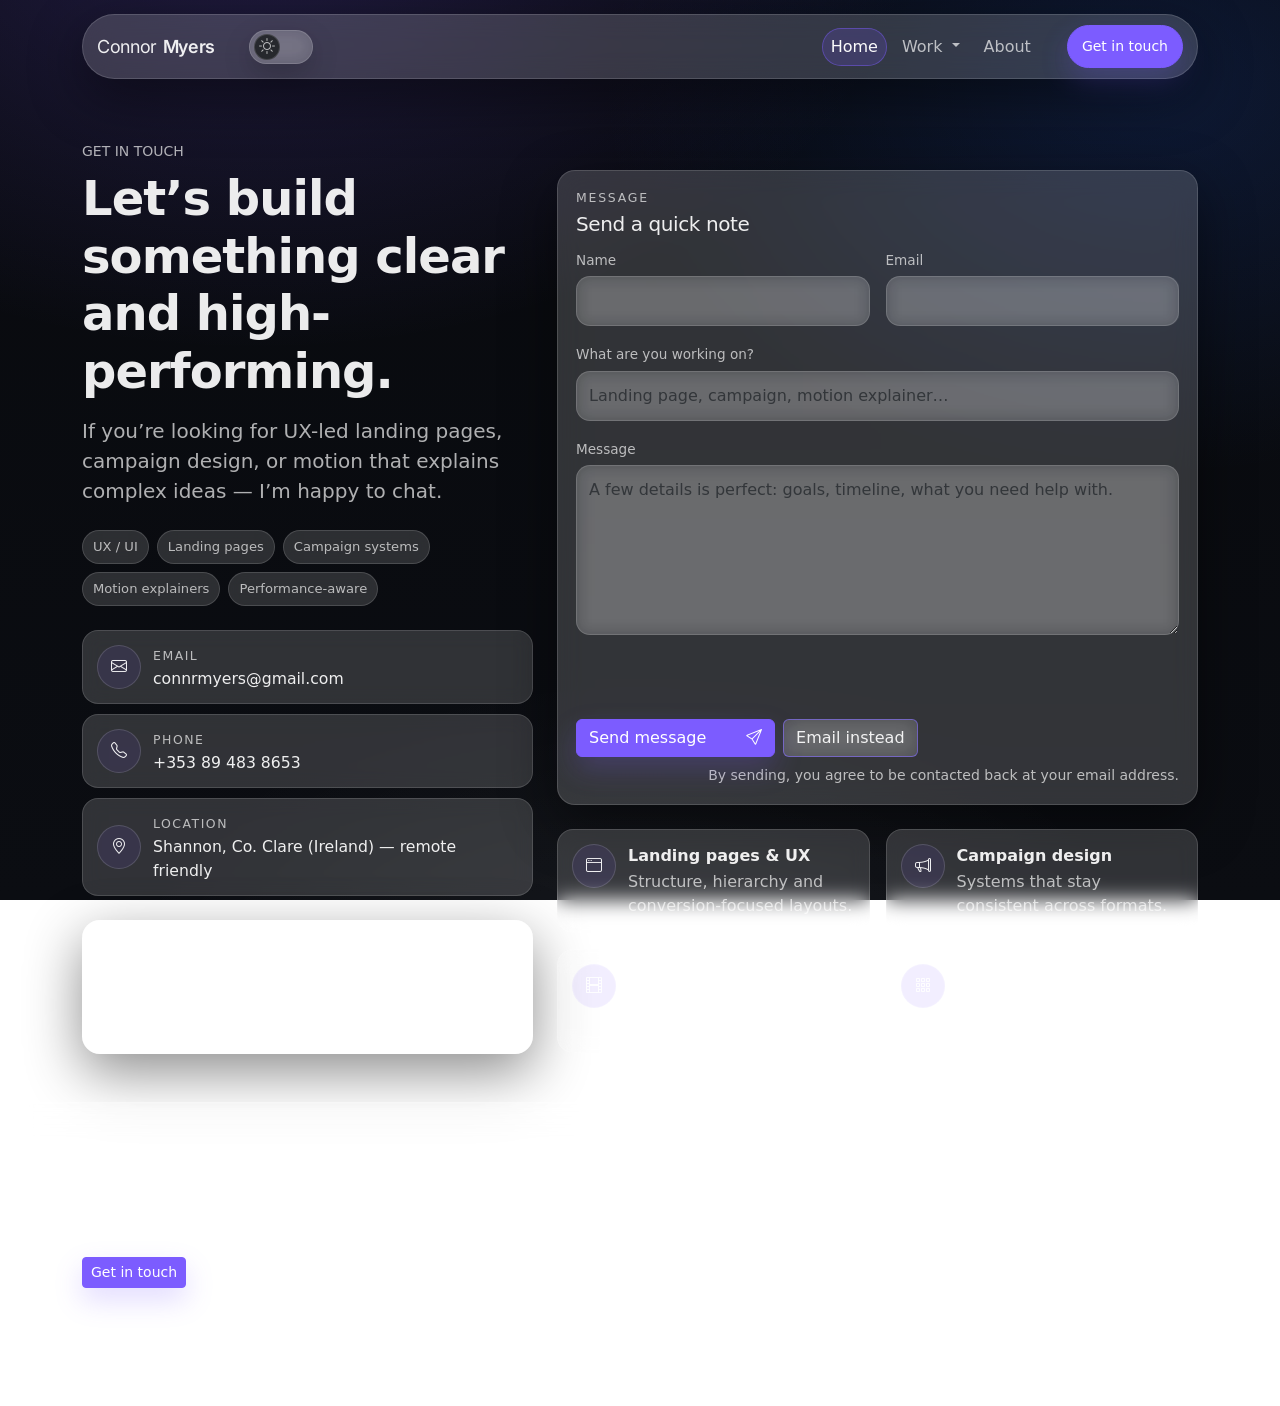
==== commit 32ff8fa4: "Added Web3Forms contact form" ====
--- a/contact.html
+++ b/contact.html
@@ -174,15 +174,10 @@
               
             </div>
 
-<form class="contact-form" action="https://formspree.io/f/mqedanql" method="POST">
-  <!-- Optional: nicer email subject -->
-  <input type="hidden" name="_subject" value="New portfolio enquiry">
-
-  <!-- Prevent spam bots -->
-  <input type="text" name="_gotcha" style="display:none">
-
-  <!-- Redirect after submit -->
-  <input type="hidden" name="_next" value="thanks.html">
+<form class="contact-form" id="contactForm" action="https://api.web3forms.com/submit" method="POST">
+  <input type="hidden" name="access_key" value="2bc78117-aec8-43be-8b6a-59116fe7c1d1">
+  <input type="hidden" name="subject" value="New portfolio enquiry from Connor Myers website">
+  <input type="checkbox" name="botcheck" class="contact-botcheck" tabindex="-1" autocomplete="off" aria-hidden="true">
 
   <div class="row g-3">
     <div class="col-md-6">
@@ -197,7 +192,7 @@
 
     <div class="col-12">
       <label class="form-label contact-label" for="subject">What are you working on?</label>
-      <input class="form-control contact-input" id="subject" name="subject" type="text"
+      <input class="form-control contact-input" id="subject" name="project_brief" type="text"
              placeholder="Landing page, campaign, motion explainer…" required>
     </div>
 
@@ -207,9 +202,21 @@
                 placeholder="A few details is perfect: goals, timeline, what you need help with." required></textarea>
     </div>
 
+    <div class="col-12">
+      <p
+        class="contact-form__status"
+        id="contactFormStatus"
+        role="status"
+        aria-live="polite"
+        aria-atomic="true"
+      ></p>
+    </div>
+
     <div class="col-12 d-flex flex-wrap gap-2 align-items-center">
-      <button type="submit" class="btn btn-primary">
-        Send message <i class="bi bi-send ms-1"></i>
+      <button type="submit" class="btn btn-primary contact-submit-btn">
+        <span class="contact-submit-btn__label">Send message</span>
+        <span class="contact-submit-btn__spinner" aria-hidden="true"></span>
+        <i class="bi bi-send ms-1" aria-hidden="true"></i>
       </button>
       <a class="btn btn-outline-primary" href="mailto:connrmyers@gmail.com">
         Email instead
--- a/css/styles.css
+++ b/css/styles.css
@@ -1447,6 +1447,91 @@
 .contact-input:focus{
   box-shadow: 0 0 0 3px color-mix(in oklab, var(--accent) 25%, transparent) !important;
   border-color: color-mix(in oklab, var(--accent) 55%, var(--border)) !important;
+}
+
+.contact-botcheck{
+  position: absolute;
+  inline-size: 1px;
+  block-size: 1px;
+  margin: -1px;
+  padding: 0;
+  border: 0;
+  overflow: hidden;
+  clip: rect(0 0 0 0);
+  clip-path: inset(50%);
+  white-space: nowrap;
+}
+
+.contact-form__status{
+  min-height: 3.25rem;
+  margin: 0;
+  padding: .85rem 1rem;
+  border: 1px solid transparent;
+  border-radius: 14px;
+  background: color-mix(in oklab, var(--surface) 65%, transparent);
+  color: var(--muted);
+  opacity: 0;
+  transform: translateY(4px);
+  transition: opacity .2s ease, transform .2s ease, border-color .2s ease, background .2s ease, color .2s ease;
+  pointer-events: none;
+}
+
+.contact-form__status.is-visible{
+  opacity: 1;
+  transform: translateY(0);
+}
+
+.contact-form__status[data-state="loading"]{
+  border-color: color-mix(in oklab, var(--accent) 28%, var(--border));
+  color: var(--text);
+}
+
+.contact-form__status[data-state="success"]{
+  border-color: color-mix(in oklab, #5fcf8f 42%, var(--border));
+  background: color-mix(in oklab, #5fcf8f 14%, var(--surface));
+  color: var(--text);
+}
+
+.contact-form__status[data-state="error"]{
+  border-color: color-mix(in oklab, #ff7d7d 42%, var(--border));
+  background: color-mix(in oklab, #ff7d7d 12%, var(--surface));
+  color: var(--text);
+}
+
+.contact-submit-btn{
+  position: relative;
+}
+
+.contact-submit-btn[disabled]{
+  opacity: .8;
+  cursor: wait;
+}
+
+.contact-submit-btn__spinner{
+  inline-size: 1rem;
+  block-size: 1rem;
+  border: 2px solid currentColor;
+  border-right-color: transparent;
+  border-radius: 50%;
+  display: inline-block;
+  margin-left: .6rem;
+  opacity: 0;
+  transform: scale(.85);
+  transition: opacity .2s ease, transform .2s ease;
+  animation: contact-submit-spin .8s linear infinite;
+}
+
+.contact-submit-btn.is-loading .contact-submit-btn__spinner{
+  opacity: 1;
+  transform: scale(1);
+}
+
+.contact-submit-btn.is-loading .bi-send{
+  opacity: 0;
+}
+
+@keyframes contact-submit-spin{
+  to { transform: rotate(360deg); }
 }
 
 /* Services grid */
